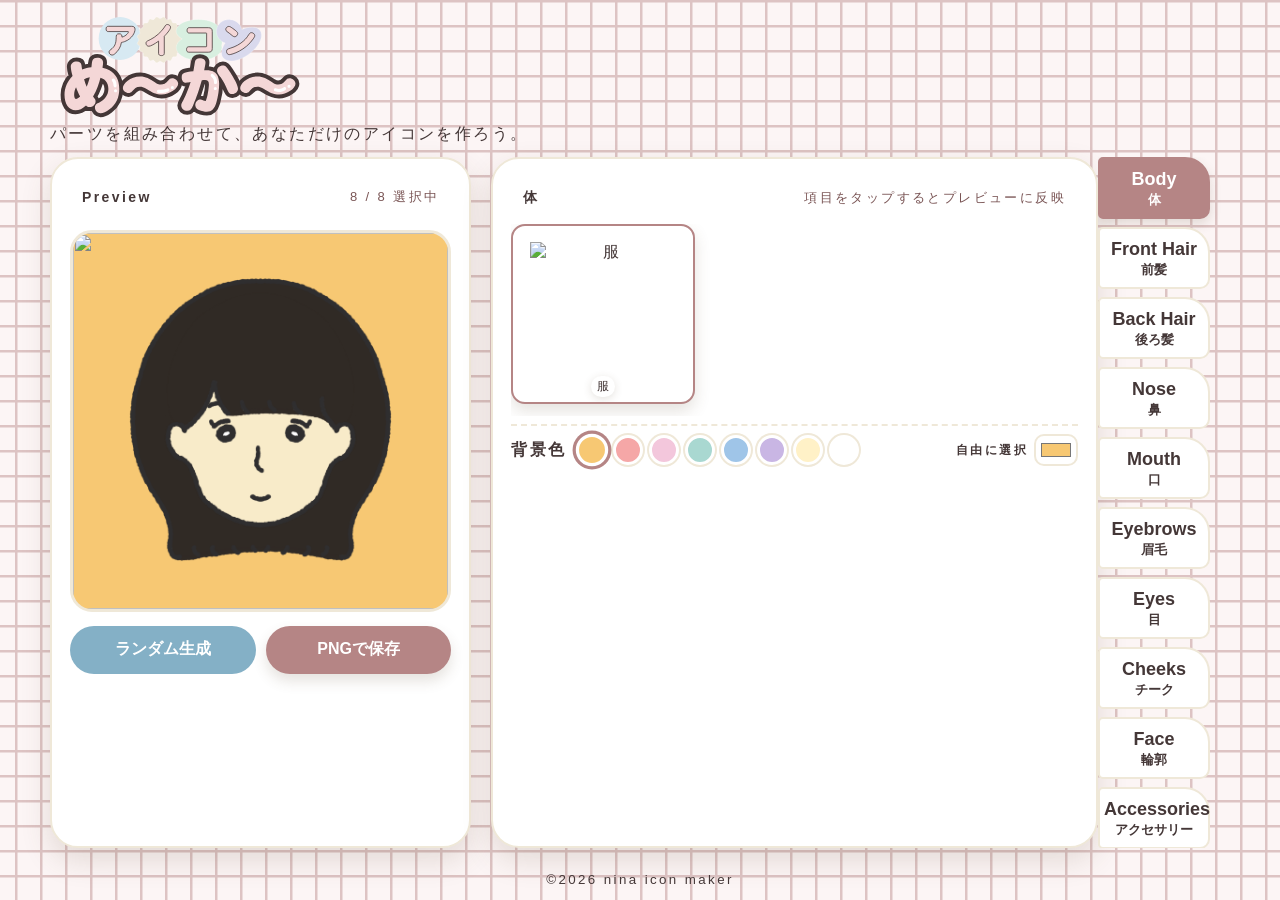
==== icon_maker/index.html @ 829cab1e "コミット" ====
<!DOCTYPE html>
<html lang="ja">

<head>
    <meta charset="UTF-8">
    <meta name="viewport" content="width=device-width, initial-scale=1.0">
    <meta name="description" content="自由な組み合わせでオリジナルのアイコンを作成できるカスタムメーカー">
    <title>アイコンめ～か～｜icon maker</title>
    <link rel="preconnect" href="https://fonts.googleapis.com">
    <link rel="preconnect" href="https://fonts.gstatic.com" crossorigin>
    <link href="https://fonts.googleapis.com/css2?family=Kosugi+Maru&family=Rubik+Bubbles&display=swap"
        rel="stylesheet">
    <link rel="stylesheet" href="css/style.css">
</head>

<body>
    <main class="app-shell">
        <header class="title-area">
            <h1><img src="img/icon_maker_logo.svg" alt="アイコンメーカーロゴ"></h1>
            <p>パーツを組み合わせて、あなただけのアイコンを作ろう。</p>
        </header>

        <section class="maker-layout" aria-label="アイコン作成エリア">
            <aside class="preview-panel">
                <div class="preview-heading">
                    <h2>Preview</h2>
                    <span id="selectionCount" class="selection-count">0 / 9 選択中</span>
                </div>
                <div id="previewBox" class="preview-box" aria-label="アイコンプレビュー">
                    <div id="previewEmpty" class="preview-empty">
                        パーツを選んで<br>アイコンを作ろう
                    </div>
                </div>

                <div class="action-area">
                    <button id="randomButton" class="button button-secondary" type="button">ランダム生成</button>
                    <button id="saveButton" class="button button-primary" type="button">PNGで保存</button>
                </div>
            </aside>

            <nav id="categoryTabs" class="category-tabs" aria-label="パーツカテゴリ"></nav>

            <section class="parts-panel">
                <div class="parts-header">
                    <h2 id="categoryTitle">パーツを選択</h2>
                    <span id="categoryHint" class="category-hint">項目をタップするとプレビューに反映</span>
                </div>

                <div id="partsGrid" class="parts-grid" aria-live="polite"></div>

                <div class="background-options">
                    <h3>背景色</h3>
                    <div id="backgroundPalette" class="background-palette" aria-label="背景色パレット"></div>
                    <label class="color-picker-label" for="backgroundPicker">
                        <span>自由に選択</span>
                        <input id="backgroundPicker" type="color" value="#f7c873">
                    </label>
                </div>
            </section>
        </section>
    </main>

    <div id="warningModal" class="modal" role="dialog" aria-modal="true" aria-labelledby="modalTitle"
        aria-hidden="true">
        <div class="modal-backdrop" data-close-modal></div>
        <div class="modal-card">
            <div class="modal-icon" aria-hidden="true">!</div>
            <h2 id="modalTitle">パーツが足りません</h2>
            <p id="modalMessage">必要なパーツを選択してから保存してください。</p>
            <div id="missingParts" class="missing-parts"></div>
            <button id="modalClose" class="button button-primary" type="button">パーツを選ぶ</button>
        </div>
    </div>

    <footer>
        <p><small>&copy;2026 nina icon maker</small></p>
    </footer>

    <script src="js/script.js"></script>
</body>

</html>
---- icon_maker/css/style.css ----
@charset "utf-8";

:root {
    /* 和文フォント */
    --font_ja: "Kosugi Maru", sans-serif;
    --font_en: "Rubik Bubbles", system-ui;  

    --primary-color: var(--coral);
    --secondary-color: var(--mint);
    --bg-color: var(--cream);
    --text-color: var(--ink);

    --coral: #b58585;
    --coral-deep: #7a5555;
    --mint: #84b0c6;
    --mint-deep: #557788;
    --cream: rgb(255 248 237);
    --ink: #443737;
    --surface: rgb(255 255 255);
    --surface-soft: rgb(250 239 221);
    --border: #EFE8D8;
    --shadow: rgb(96 73 49 / 16%);
    --shadow-strong: rgb(96 73 49 / 24%);
    --overlay: rgb(66 61 57 / 48%);
    --focus: rgb(91 153 198);
}

* {
    box-sizing: border-box;
}

body {
    margin: 0;
    min-width: 320px;
    min-height: 100vh;
    color: var(--text-color);
    background-color: var(--bg-color);
    background-image: url("../img/bg.png");
    background-position: center;
    background-size: cover;
    background-repeat: no-repeat;
    background-attachment: fixed;
    font-family: var(--font_ja);
    letter-spacing: 0.15em;
}

button,
input {
    font: inherit;
}

button {
    cursor: pointer;
}

.app-shell {
    width: min(1180px, calc(100% - 40px));
    margin: 0 auto;
    padding: 28px 0 44px;
}

footer {
    flex: 0 0 auto;
    width: 100%;
    padding: 8px 20px 12px;
    text-align: center;
}

footer p {
    margin: 0;
}

.title-area {
    margin-bottom: 20px;
}

.title-area h1 {
    margin: 2px 0 4px;
    line-height: 1;
}

.title-area h1 img {
    display: block;
    width: min(300px, 100%);
    height: auto;
}

.title-area p {
    margin: 0;
    text-align: left;
}

.maker-layout {
    display: grid;
    grid-template-columns: minmax(300px, 0.82fr) minmax(430px, 1.18fr);
    gap: 20px;
    align-items: start;
}

.category-tabs {
    order: 3;
}

.preview-panel,
.parts-panel {
    border: 2px solid var(--border);
    border-radius: 28px;
    background: var(--surface);
    box-shadow: 0 12px 30px var(--shadow);
}

.preview-panel {
    position: sticky;
    top: 20px;
    padding: 20px;
}

.preview-heading,
.parts-header {
    display: flex;
    align-items: center;
    justify-content: space-between;
    gap: 12px;
}

.preview-heading h2,
.parts-header h2 {
    margin-left: 12px;
    font-size: 14px;
}

.selection-count,
.category-hint {
    color: var(--coral-deep);
    font-size: 13px;
    margin-right: 12px;
}

.preview-box {
    position: relative;
    width: 100%;
    aspect-ratio: 1;
    margin-top: 14px;
    overflow: hidden;
    border: 3px solid var(--border);
    border-radius: 22px;
    background: var(--surface-soft);
}

.preview-empty {
    position: absolute;
    inset: 0;
    display: grid;
    place-items: center;
    text-align: center;
    color: var(--text-color);
    opacity: 0.58;
    line-height: 1.7;
}

.preview-empty[hidden] {
    display: none;
}

.preview-layer {
    position: absolute;
    inset: 0;
    width: 100%;
    height: 100%;
    object-fit: contain;
    pointer-events: none;
}

.action-area {
    display: grid;
    grid-template-columns: 1fr 1fr;
    gap: 10px;
    margin-top: 14px;
}

.button {
    min-height: 48px;
    border: 0;
    border-radius: 30px;
    font-weight: 700;
    transition: transform 160ms ease, box-shadow 160ms ease, background 160ms ease;
}

.button:hover {
    transform: translateY(-2px);
}

.button:active {
    transform: translateY(0) scale(95%);
}

.button:focus-visible,
.category-tab:focus-visible,
.part-card:focus-visible,
.palette-swatch:focus-visible,
input:focus-visible {
    outline: 3px solid var(--focus);
    outline-offset: 2px;
}

.button-primary {
    color: var(--surface);
    background: var(--primary-color);
    box-shadow: 0 7px 14px var(--shadow);
}

.button-primary:hover {
    background: var(--coral-deep);
}

.button-secondary {
    color: var(--surface);
    background: var(--secondary-color);
}

.button-secondary:hover {
    box-shadow: 0 7px 14px var(--shadow);
    background: var(--mint-deep);
}

.parts-panel {
    min-height: 600px;
    padding: 20px;
}

.category-tabs {
    display: grid;
    grid-template-columns: repeat(5, minmax(0, 1fr));
    gap: 8px;
    margin-bottom: 18px;
    scrollbar-color: var(--primary-color) transparent;
    scrollbar-width: thin;
}

.category-tabs::-webkit-scrollbar {
    width: 8px;
    height: 8px;
}

.category-tabs::-webkit-scrollbar-track {
    background: transparent;
}

.category-tabs::-webkit-scrollbar-thumb {
    border: 2px solid transparent;
    border-radius: 999px;
    background-color: var(--primary-color);
    background-clip: padding-box;
}

.category-tabs::-webkit-scrollbar-thumb:hover {
    background-color: var(--coral-deep);
}

.category-tab {
    min-height: 44px;
    padding: 8px 4px;
    border: 2px solid var(--border);
    border-radius: 12px;
    color: var(--text-color);
    background: var(--surface);
    font-size: 14px;
    font-weight: 700;
    transition: 160ms ease;
}

.category-tab-english,
.category-tab-japanese {
    display: block;
}

.category-tab-english {
    font-family: var(--font_ja);
    font-size: 18px;
    line-height: 1.15;
}

.category-tab-japanese {
    margin-top: 3px;
    font-size: 13px;
    line-height: 1.1;
}

.category-tab:hover {
    border-color: var(--ink);
    background: var(--surface-soft);
}

.category-tab.active {
    border-color: var(--primary-color);
    color: var(--surface);
    background: var(--primary-color);
    box-shadow: 0 5px 12px var(--shadow);
}

.parts-header {
    min-height: 40px;
}

.parts-grid {
    --part-card-size: clamp(100px, 18vw, 180px);
    display: grid;
    grid-template-columns: repeat(3, minmax(0, 1fr));
    grid-auto-rows: var(--part-card-size);
    gap: 12px;
    max-height: calc(var(--part-card-size) * 2 + 24px);
    margin-top: 10px;
    overflow-y: auto;
    overscroll-behavior: contain;
    padding-bottom: 12px;
}

.part-card,
.empty-category-card {
    min-height: 140px;
    border: 2px solid var(--border);
    border-radius: 18px;
    background: var(--surface-soft);
}

.part-card {
    position: relative;
    overflow: hidden;
    display: flex;
    flex-direction: column;
    align-items: center;
    justify-content: center;
    gap: 8px;
    color: var(--text-color);
    transition: transform 160ms ease, border 160ms ease, background 160ms ease;
    height: 100%;
    min-height: 0;
    padding: 0;
}

.part-card:hover {
    transform: translateY(-3px) rotate(-1deg);
    border-color: var(--secondary-color);
}

.part-card.active {
    border-color: var(--primary-color);
    background: var(--surface);
    box-shadow: 0 7px 16px var(--shadow);
}

.part-thumbnail {
    width: 82%;
    height: 82%;
    object-fit: contain;
}

.nose-card .part-thumbnail {
    width: 40%;
    height: 40%;
}

.mouth-card .part-thumbnail {
    width: 40%;
    height: 40%;
}

.part-card>span:last-child {
    position: absolute;
    left: 50%;
    bottom: 8px;
    transform: translateX(-50%);
    max-width: calc(100% - 16px);
    padding: 3px 8px;
    border-radius: 999px;
    background: var(--surface);
    box-shadow: 0 2px 8px var(--shadow);
    white-space: nowrap;
}

.none-card {
    background: var(--surface);
}

.none-symbol {
    display: grid;
    place-items: center;
    width: 58px;
    height: 58px;
    border: 2px dashed var(--border);
    border-radius: 50%;
    color: var(--coral-deep);
    font-size: 28px;
}

.empty-category-card,
.empty-category {
    display: grid;
    place-items: center;
    grid-column: 1 / -1;
    min-height: 140px;
    color: var(--text-color);
    text-align: center;
}

.empty-category-card {
    padding: 24px;
    opacity: 0.72;
}

.background-options {
    margin-top: 18px;
    padding-top: 16px;
    border-top: 2px dashed var(--border);
}

.background-options h3 {
    margin: 0 0 10px;
    font-size: 16px;
}

.background-palette {
    display: flex;
    flex-wrap: wrap;
    gap: 8px;
}

.palette-swatch {
    width: 38px;
    height: 38px;
    border: 3px solid var(--surface);
    border-radius: 50%;
    box-shadow: 0 0 0 2px var(--border);
    transition: transform 160ms ease, box-shadow 160ms ease;
}

.palette-swatch:hover,
.palette-swatch.active {
    transform: scale(1.08);
    box-shadow: 0 0 0 3px var(--primary-color);
}

.color-picker-label {
    display: inline-flex;
    align-items: center;
    gap: 10px;
    margin-top: 14px;
    font-size: 14px;
    font-weight: 700;
}

.color-picker-label input {
    width: 58px;
    height: 38px;
    padding: 3px;
    border: 2px solid var(--border);
    border-radius: 10px;
    background: var(--surface);
}

.modal {
    position: fixed;
    inset: 0;
    z-index: 50;
    display: grid;
    place-items: center;
    padding: 20px;
    visibility: hidden;
    opacity: 0;
    transition: opacity 180ms ease, visibility 180ms ease;
}

.modal.open {
    visibility: visible;
    opacity: 1;
}

.modal-backdrop {
    position: absolute;
    inset: 0;
    background: var(--overlay);
    backdrop-filter: blur(5px);
}

.modal-card {
    position: relative;
    width: min(420px, 100%);
    padding: 28px;
    border: 2px solid var(--border);
    border-radius: 24px;
    background: var(--surface);
    box-shadow: 0 18px 50px var(--shadow-strong);
    text-align: center;
    transform: translateY(16px) scale(0.96);
    transition: transform 220ms cubic-bezier(.2, .8, .2, 1);
}

.modal.open .modal-card {
    transform: translateY(0) scale(1);
}

.modal-icon {
    display: grid;
    place-items: center;
    width: 58px;
    height: 58px;
    margin: 0 auto 12px;
    border-radius: 50%;
    color: var(--surface);
    background: var(--primary-color);
    font-size: 34px;
    font-weight: 700;
}

.modal-card h2 {
    margin: 8px 0;
}

.modal-card p {
    margin: 8px 0 14px;
}

.missing-parts {
    display: flex;
    flex-wrap: wrap;
    justify-content: center;
    gap: 7px;
    margin-bottom: 18px;
}

.missing-parts span {
    padding: 7px 10px;
    border-radius: 999px;
    color: var(--coral-deep);
    background: var(--surface-soft);
    font-size: 13px;
    font-weight: 700;
}

.modal-card .button {
    width: 100%;
}

@media (min-width: 769px) {
    body {
        height: 100vh;
        height: 100svh;
        display: flex;
        flex-direction: column;
        overflow: hidden;
    }

    .app-shell {
        display: flex;
        flex-direction: column;
        flex: 1 1 auto;
        height: auto;
        min-height: 0;
        padding: 14px 0;
    }

    .title-area {
        flex: 0 0 auto;
        margin-bottom: 12px;
        text-align: center;
    }

    .title-area h1 img {
        width: min(260px, 100%);
    }

    .maker-layout {
        flex: 1 1 auto;
        grid-template-columns: minmax(300px, 0.82fr) minmax(430px, 1.18fr) 112px;
        min-height: 0;
        align-items: stretch;
        column-gap: 20px;
    }

    .category-tabs {
        display: flex;
        flex-direction: column;
        height: fit-content;
        max-height: 100%;
        gap: 8px;
        margin: 0 0 0 -20px;
        padding: 0;
        overflow-y: auto;
    }

    .category-tabs .category-tab {
        width: 112px;
        min-height: 62px;
        height: auto;
        flex: 0 0 auto;
        border-radius: 5px 25px 10px 5px;
        writing-mode: horizontal-tb;
    }

    .preview-panel,
    .parts-panel {
        min-height: 0;
        padding: clamp(12px, 2vh, 20px);
        padding-bottom: clamp(32px, 3vh, 40px);
    }

    .preview-panel {
        position: static;
        display: flex;
        flex-direction: column;
    }

    .preview-box {
        width: min(100%, 52vh);
        max-height: calc(100% - 92px);
        margin-inline: auto;
    }

    .parts-panel {
        display: flex;
        flex-direction: column;
    }

    .category-tabs {
        flex: 0 0 auto;
        margin-bottom: 10px;
    }

    .parts-header {
        flex: 0 0 auto;
        min-height: 34px;
    }

    .parts-grid {
        flex: 0 1 auto;
        gap: 8px;
        margin-top: 6px;
        max-height: calc(var(--part-card-size) * 2 + 20px);
    }

    .part-card,
    .empty-category-card,
    .empty-category {
        min-height: 0;
    }

    .part-card {
        border-radius: 14px;
    }

    .part-card>span:last-child {
        bottom: 5px;
        padding: 2px 6px;
        font-size: 12px;
    }

    .background-options {
        display: flex;
        flex: 0 0 auto;
        align-items: center;
        gap: 10px;
        margin-top: 8px;
        padding-top: 8px;
    }

    .background-options h3 {
        flex: 0 0 auto;
        margin: 0;
    }

    .background-palette {
        flex: 1 1 auto;
        gap: 6px;
    }

    .palette-swatch {
        width: 30px;
        height: 30px;
    }

    .color-picker-label {
        flex: 0 0 auto;
        gap: 6px;
        margin-top: 0;
        font-size: 12px;
    }

    .color-picker-label input {
        width: 44px;
        height: 32px;
    }
}

@media (max-width: 768px) {
    .app-shell {
        width: min(100% - 24px, 620px);
        padding-top: 18px;
    }

    .title-area h1 {
        font-size: 42px;
    }

    .title-area h1 img {
        width: min(420px, 100%);
    }

    .maker-layout {
        grid-template-columns: 1fr;
    }

    .category-tabs {
        order: 0;
    }

    .preview-panel {
        position: static;
    }

    .preview-box {
        max-width: 420px;
        margin-inline: auto;
    }

    .parts-panel {
        min-height: 0;
    }

    .category-tabs {
        grid-template-columns: repeat(5, 72px);
        overflow-x: auto;
        padding-bottom: 5px;
    }

    .category-tab {
        min-height: 50px;
    }

    .parts-grid {
        grid-template-columns: repeat(3, minmax(0, 1fr));
    }

    .category-hint {
        display: none;
    }
}

@media (max-width: 420px) {
    .action-area {
        grid-template-columns: 1fr;
    }

    .preview-panel,
    .parts-panel {
        border-radius: 20px;
    }

    .preview-panel,
    .parts-panel {
        padding: 14px;
    }

    .empty-category-card {
        min-height: 126px;
    }
}
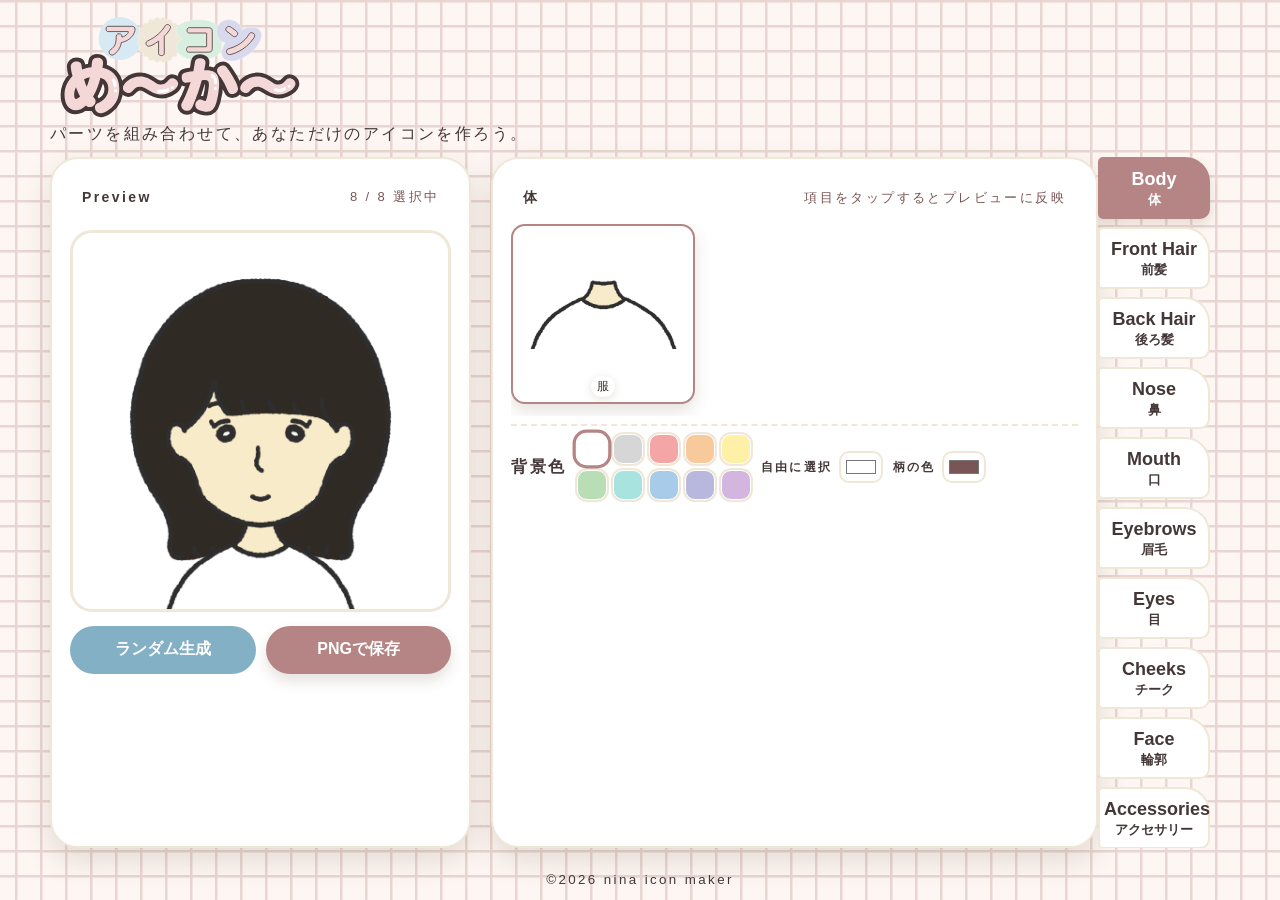
==== commit e5741703: "コミット" ====
--- a/icon_maker/index.html
+++ b/icon_maker/index.html
@@ -4,8 +4,26 @@
 <head>
     <meta charset="UTF-8">
     <meta name="viewport" content="width=device-width, initial-scale=1.0">
-    <meta name="description" content="自由な組み合わせでオリジナルのアイコンを作成できるカスタムメーカー">
+    <meta name="description" content="パーツを組み合わせて、あなただけのアイコンを作ろう。背景や柄も選んでPNGで保存できます。">
+    <meta name="application-name" content="アイコンめ～か～">
+    <meta name="apple-mobile-web-app-title" content="アイコンめ～か～">
+    <meta name="theme-color" content="#fff0a8">
     <title>アイコンめ～か～｜icon maker</title>
+    <link rel="manifest" href="site.webmanifest">
+    <link rel="icon" type="image/svg+xml" href="img/favicon.svg">
+    <link rel="icon" type="image/png" sizes="32x32" href="img/favicon.png">
+    <link rel="apple-touch-icon" sizes="180x180" href="img/apple-touch-icon.png">
+    <meta property="og:type" content="website">
+    <meta property="og:site_name" content="アイコンめ～か～">
+    <meta property="og:title" content="アイコンめ～か～｜icon maker">
+    <meta property="og:description" content="パーツを組み合わせて、あなただけのアイコンを作ろう。背景や柄も選んでPNGで保存できます。">
+    <meta property="og:url" content="https://isbsmoer.github.io/icon_maker/">
+    <meta property="og:image" content="https://isbsmoer.github.io/icon_maker/img/icon-512.png">
+    <meta property="og:image:alt" content="アイコンめ～か～のアプリアイコン">
+    <meta name="twitter:card" content="summary">
+    <meta name="twitter:title" content="アイコンめ～か～｜icon maker">
+    <meta name="twitter:description" content="パーツを組み合わせて、あなただけのアイコンを作ろう。背景や柄も選んでPNGで保存できます。">
+    <meta name="twitter:image" content="https://isbsmoer.github.io/icon_maker/img/icon-512.png">
     <link rel="preconnect" href="https://fonts.googleapis.com">
     <link rel="preconnect" href="https://fonts.gstatic.com" crossorigin>
     <link href="https://fonts.googleapis.com/css2?family=Kosugi+Maru&family=Rubik+Bubbles&display=swap"
@@ -53,7 +71,11 @@
                     <div id="backgroundPalette" class="background-palette" aria-label="背景色パレット"></div>
                     <label class="color-picker-label" for="backgroundPicker">
                         <span>自由に選択</span>
-                        <input id="backgroundPicker" type="color" value="#f7c873">
+                        <input id="backgroundPicker" type="color" value="#ffffff">
+                    </label>
+                    <label class="color-picker-label" for="patternColorPicker">
+                        <span>柄の色</span>
+                        <input id="patternColorPicker" type="color" value="#7a5555">
                     </label>
                 </div>
             </section>
--- a/icon_maker/css/style.css
+++ b/icon_maker/css/style.css
@@ -7,7 +7,9 @@
 
     --primary-color: var(--coral);
     --secondary-color: var(--mint);
+    --pattern-color: var(--coral-deep);
     --bg-color: var(--cream);
+    --bg-image-overlay: rgb(255 248 237 / 35%);
     --text-color: var(--ink);
 
     --coral: #b58585;
@@ -35,7 +37,9 @@
     min-height: 100vh;
     color: var(--text-color);
     background-color: var(--bg-color);
-    background-image: url("../img/bg.png");
+    background-image:
+        linear-gradient(var(--bg-image-overlay), var(--bg-image-overlay)),
+        url("../img/bg.png");
     background-position: center;
     background-size: cover;
     background-repeat: no-repeat;
@@ -147,6 +151,63 @@
     background: var(--surface-soft);
 }
 
+.pattern-dots,
+.pattern-sample.pattern-dots {
+    background-image: radial-gradient(var(--pattern-color) 2px, transparent 2.5px);
+    background-size: 24px 24px;
+}
+
+.pattern-large-dots,
+.pattern-sample.pattern-large-dots {
+    background-image: radial-gradient(var(--pattern-color) 9px, transparent 9.5px);
+    background-size: 48px 48px;
+}
+
+.pattern-checks,
+.pattern-sample.pattern-checks {
+    background-image: conic-gradient(
+        var(--pattern-color) 25%,
+        transparent 0 50%,
+        var(--pattern-color) 0 75%,
+        transparent 0
+    );
+    background-size: 24px 24px;
+}
+
+.pattern-border,
+.pattern-sample.pattern-border {
+    background-image: repeating-linear-gradient(
+        0deg,
+        var(--pattern-color) 0 6px,
+        transparent 6px 12px
+    );
+}
+
+.pattern-stripes,
+.pattern-sample.pattern-stripes {
+    background-image: repeating-linear-gradient(
+        90deg,
+        var(--pattern-color) 0 6px,
+        transparent 6px 12px
+    );
+}
+
+.pattern-gingham,
+.pattern-sample.pattern-gingham {
+    background-image:
+        linear-gradient(
+            0deg,
+            color-mix(in srgb, var(--pattern-color) 40%, transparent) 50%,
+            transparent 50%
+        ),
+        linear-gradient(
+            90deg,
+            color-mix(in srgb, var(--pattern-color) 40%, transparent) 50%,
+            transparent 50%
+        );
+    background-size: 24px 24px;
+}
+
 .preview-empty {
     position: absolute;
     inset: 0;
@@ -228,33 +289,41 @@
     padding: 20px;
 }
 
+.category-tabs,
+.parts-grid {
+    scrollbar-color: var(--secondary-color) transparent;
+    scrollbar-width: thin;
+}
+
+.category-tabs::-webkit-scrollbar,
+.parts-grid::-webkit-scrollbar {
+    width: 8px;
+    height: 8px;
+}
+
+.category-tabs::-webkit-scrollbar-track,
+.parts-grid::-webkit-scrollbar-track {
+    background: transparent;
+}
+
+.category-tabs::-webkit-scrollbar-thumb,
+.parts-grid::-webkit-scrollbar-thumb {
+    border: 2px solid transparent;
+    border-radius: 999px;
+    background-color: var(--secondary-color);
+    background-clip: padding-box;
+}
+
+.category-tabs::-webkit-scrollbar-thumb:hover,
+.parts-grid::-webkit-scrollbar-thumb:hover {
+    background-color: var(--mint-deep);
+}
+
 .category-tabs {
     display: grid;
     grid-template-columns: repeat(5, minmax(0, 1fr));
     gap: 8px;
     margin-bottom: 18px;
-    scrollbar-color: var(--primary-color) transparent;
-    scrollbar-width: thin;
-}
-
-.category-tabs::-webkit-scrollbar {
-    width: 8px;
-    height: 8px;
-}
-
-.category-tabs::-webkit-scrollbar-track {
-    background: transparent;
-}
-
-.category-tabs::-webkit-scrollbar-thumb {
-    border: 2px solid transparent;
-    border-radius: 999px;
-    background-color: var(--primary-color);
-    background-clip: padding-box;
-}
-
-.category-tabs::-webkit-scrollbar-thumb:hover {
-    background-color: var(--coral-deep);
 }
 
 .category-tab {
@@ -311,6 +380,7 @@
     max-height: calc(var(--part-card-size) * 2 + 24px);
     margin-top: 10px;
     overflow-y: auto;
+    overflow-x: hidden;
     overscroll-behavior: contain;
     padding-bottom: 12px;
 }
@@ -355,14 +425,31 @@
     object-fit: contain;
 }
 
+.pattern-card {
+    padding: 8px;
+}
+
+.pattern-card:hover {
+    transform: translateY(-3px);
+}
+
+.pattern-sample {
+    position: absolute;
+    inset: 0;
+}
+
+.pattern-card > span:last-child {
+    z-index: 1;
+}
+
 .nose-card .part-thumbnail {
-    width: 40%;
-    height: 40%;
+    width: 15%;
+    height: 15%;
 }
 
 .mouth-card .part-thumbnail {
-    width: 40%;
-    height: 40%;
+    width: 30%;
+    height: 30%;
 }
 
 .part-card>span:last-child {
@@ -428,8 +515,8 @@
 .palette-swatch {
     width: 38px;
     height: 38px;
-    border: 3px solid var(--surface);
-    border-radius: 50%;
+    border: 1px solid var(--surface);
+    border-radius: 10px;
     box-shadow: 0 0 0 2px var(--border);
     transition: transform 160ms ease, box-shadow 160ms ease;
 }
@@ -669,7 +756,10 @@
     }
 
     .background-palette {
-        flex: 1 1 auto;
+        display: grid;
+        flex: 0 0 auto;
+        grid-template-columns: repeat(5, 30px);
+        grid-auto-rows: 30px;
         gap: 6px;
     }
 
@@ -692,52 +782,207 @@
 }
 
 @media (max-width: 768px) {
+    body {
+        display: flex;
+        flex-direction: column;
+        height: 100vh;
+        height: 100svh;
+        min-height: 0;
+        overflow: hidden;
+    }
+
     .app-shell {
-        width: min(100% - 24px, 620px);
-        padding-top: 18px;
+        display: flex;
+        flex: 1 1 auto;
+        flex-direction: column;
+        width: calc(100% - 16px);
+        min-height: 0;
+        padding: 8px 0;
+    }
+
+    .title-area {
+        flex: 0 0 auto;
+        margin-bottom: 8px;
     }
 
     .title-area h1 {
-        font-size: 42px;
+        margin: 0 0 2px;
     }
 
     .title-area h1 img {
-        width: min(420px, 100%);
+        width: min(170px, 60vw);
+    }
+
+    .title-area p {
+        font-size: 11px;
+        text-align: center;
     }
 
     .maker-layout {
+        flex: 1 1 auto;
+        grid-template-columns: minmax(0, 0.85fr) minmax(0, 1.15fr);
+        grid-template-rows: 48px minmax(0, 1fr);
+        grid-template-areas:
+            "preview tabs"
+            "preview parts";
+        column-gap: 8px;
+        row-gap: 0;
+        min-height: 0;
+        align-items: stretch;
+    }
+
+    .category-tabs {
+        grid-area: tabs;
+        display: flex;
+        flex-direction: row;
+        min-width: 0;
+        height: auto;
+        max-height: none;
+        gap: 4px;
+        margin: 0;
+        padding: 0;
+        overflow-x: auto;
+        overflow-y: hidden;
+    }
+
+    .preview-panel {
+        grid-area: preview;
+        position: static;
+        display: flex;
+        flex-direction: column;
+        min-width: 0;
+        min-height: 0;
+        padding: 8px;
+        border-radius: 18px;
+    }
+
+    .preview-heading {
+        flex-direction: column;
+        align-items: flex-start;
+        gap: 2px;
+    }
+
+    .preview-heading h2 {
+        margin-left: 0;
+        font-size: 14px;
+    }
+
+    .selection-count {
+        margin-right: 0;
+        font-size: 10px;
+    }
+
+    .preview-box {
+        flex: 0 0 auto;
+        width: 100%;
+        max-width: none;
+        margin-inline: auto;
+        margin-top: 8px;
+        border-radius: 14px;
+    }
+
+    .action-area {
         grid-template-columns: 1fr;
+        gap: 6px;
+        margin-top: 8px;
+    }
+
+    .action-area .button {
+        min-height: 38px;
+        border-radius: 12px;
+        font-size: 12px;
+    }
+
+    .parts-panel {
+        grid-area: parts;
+        display: flex;
+        flex-direction: column;
+        min-width: 0;
+        min-height: 0;
+        padding: 8px;
+        border-radius: 18px;
+        overflow-x: hidden;
+        overflow-y: auto;
+    }
+
+    .parts-header {
+        flex: 0 0 auto;
+        min-height: 30px;
+    }
+
+    .parts-header h2 {
+        margin-left: 0;
+        font-size: 13px;
     }
 
     .category-tabs {
-        order: 0;
-    }
-
-    .preview-panel {
-        position: static;
-    }
-
-    .preview-box {
-        max-width: 420px;
-        margin-inline: auto;
-    }
-
-    .parts-panel {
+        scrollbar-width: thin;
+    }
+
+    .category-tab {
+        flex: 0 0 64px;
+        width: 64px;
+        min-height: 44px;
+        padding: 4px 2px;
+        border-radius: 5px 18px 10px 5px;
+    }
+
+    .category-tab-english {
+        font-size: 10px;
+    }
+
+    .category-tab-japanese {
+        margin-top: 2px;
+        font-size: 9px;
+    }
+
+    .parts-grid {
+        --part-card-size: clamp(80px, 24vw, 120px);
+        flex: 0 0 auto;
+        grid-template-columns: repeat(2, minmax(0, 1fr));
+        grid-auto-rows: var(--part-card-size);
+        max-height: none;
+        gap: 6px;
+        margin-top: 6px;
+        overflow: visible;
+        padding-bottom: 0;
+    }
+
+    .part-card,
+    .empty-category-card,
+    .empty-category {
         min-height: 0;
     }
 
-    .category-tabs {
-        grid-template-columns: repeat(5, 72px);
-        overflow-x: auto;
-        padding-bottom: 5px;
-    }
-
-    .category-tab {
-        min-height: 50px;
-    }
-
-    .parts-grid {
-        grid-template-columns: repeat(3, minmax(0, 1fr));
+    .part-card {
+        border-radius: 12px;
+    }
+
+    .part-card > span:last-child {
+        bottom: 4px;
+        max-width: calc(100% - 8px);
+        padding: 2px 5px;
+        font-size: 10px;
+    }
+
+    .background-options {
+        flex: 0 0 auto;
+        margin-top: 12px;
+        padding-top: 10px;
+    }
+
+    .background-options h3 {
+        font-size: 13px;
+    }
+
+    .palette-swatch {
+        width: 30px;
+        height: 30px;
+    }
+
+    .color-picker-label {
+        margin-top: 10px;
+        font-size: 11px;
     }
 
     .category-hint {
@@ -746,20 +991,11 @@
 }
 
 @media (max-width: 420px) {
-    .action-area {
-        grid-template-columns: 1fr;
-    }
-
     .preview-panel,
     .parts-panel {
         border-radius: 20px;
     }
 
-    .preview-panel,
-    .parts-panel {
-        padding: 14px;
-    }
-
     .empty-category-card {
         min-height: 126px;
     }
